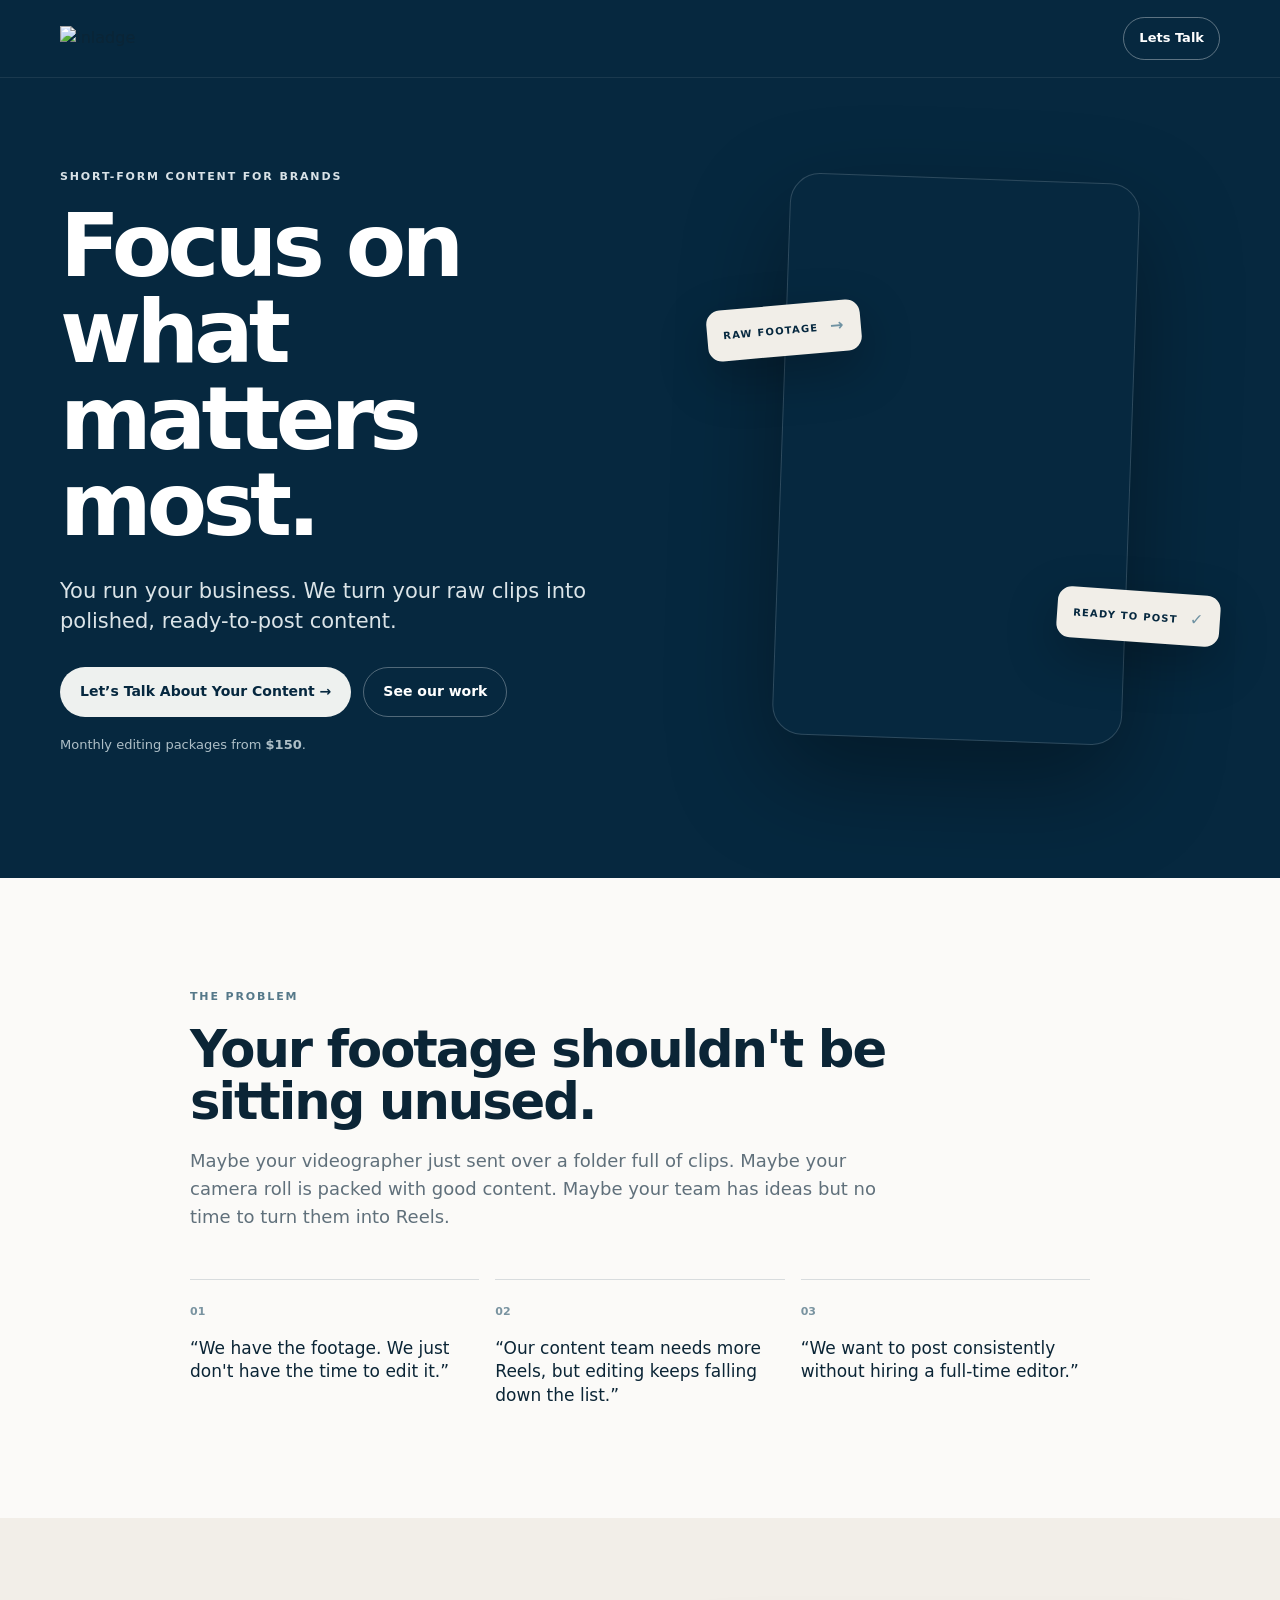
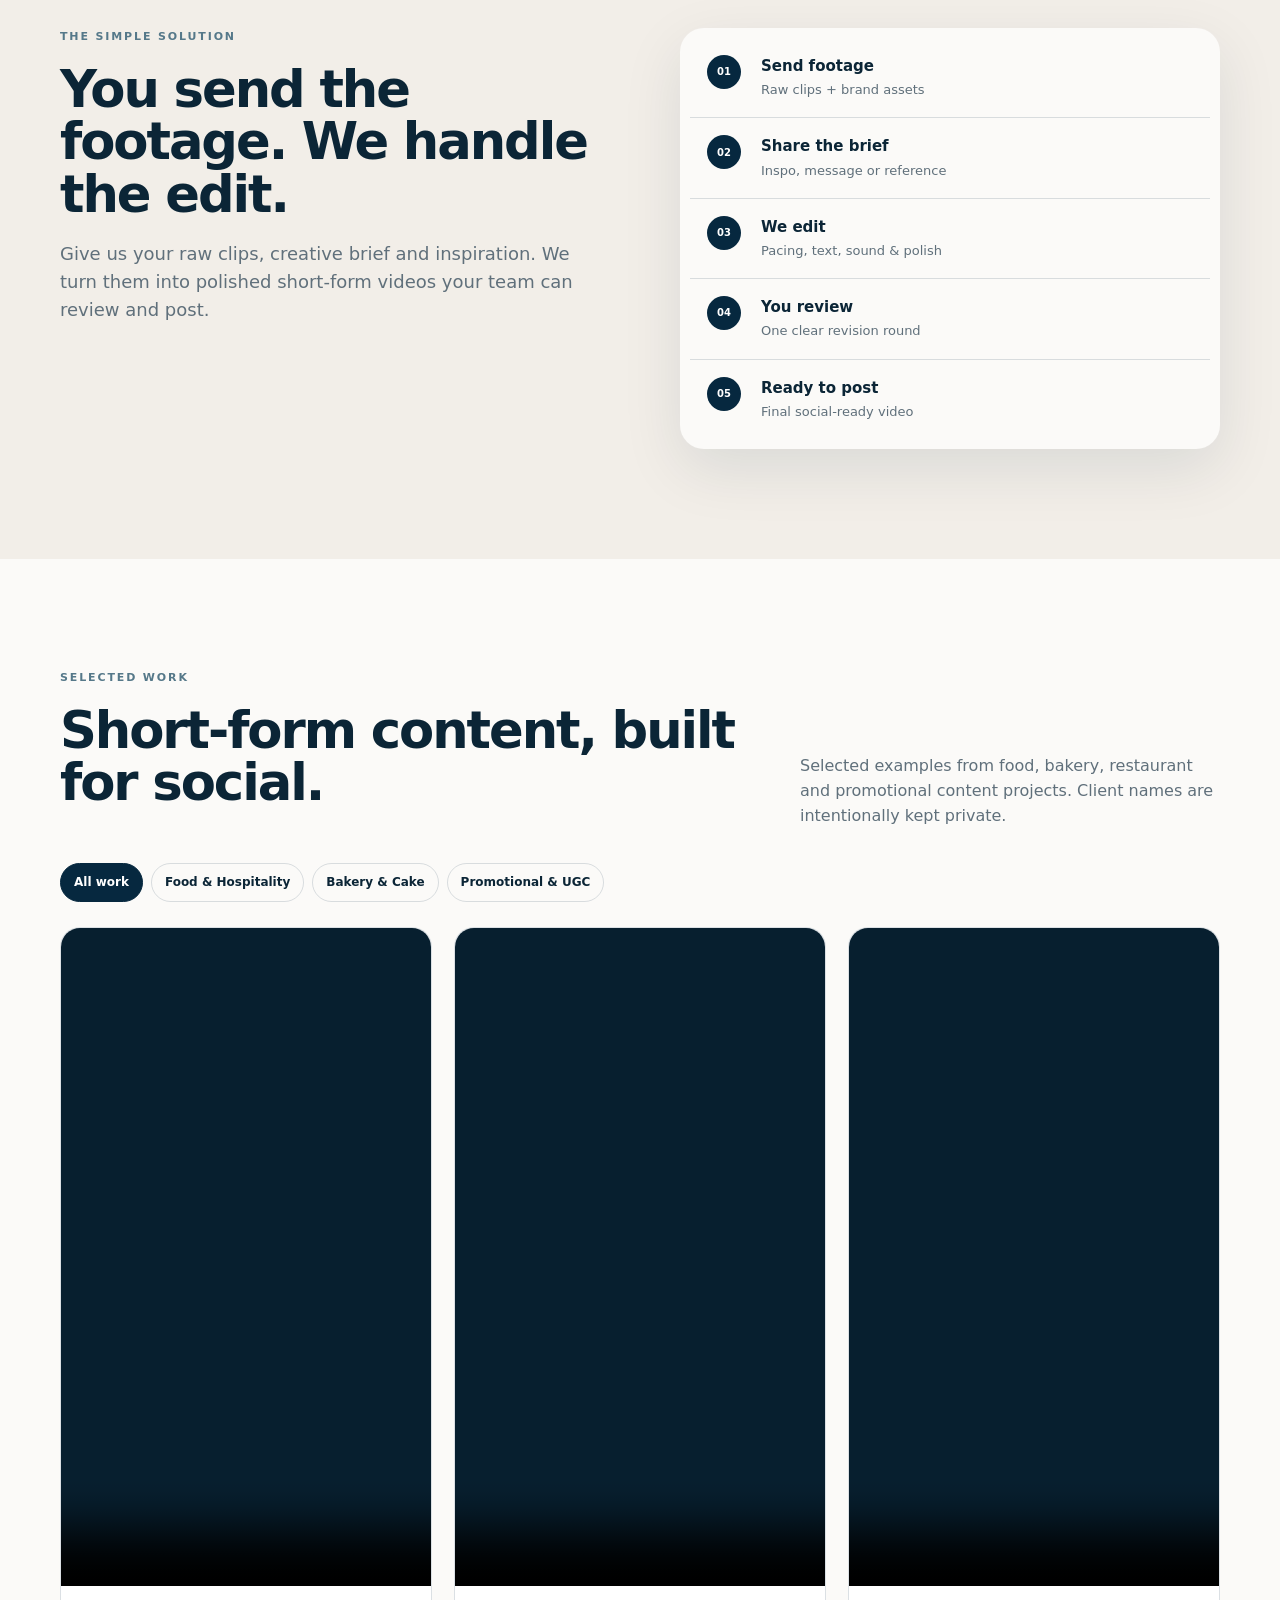
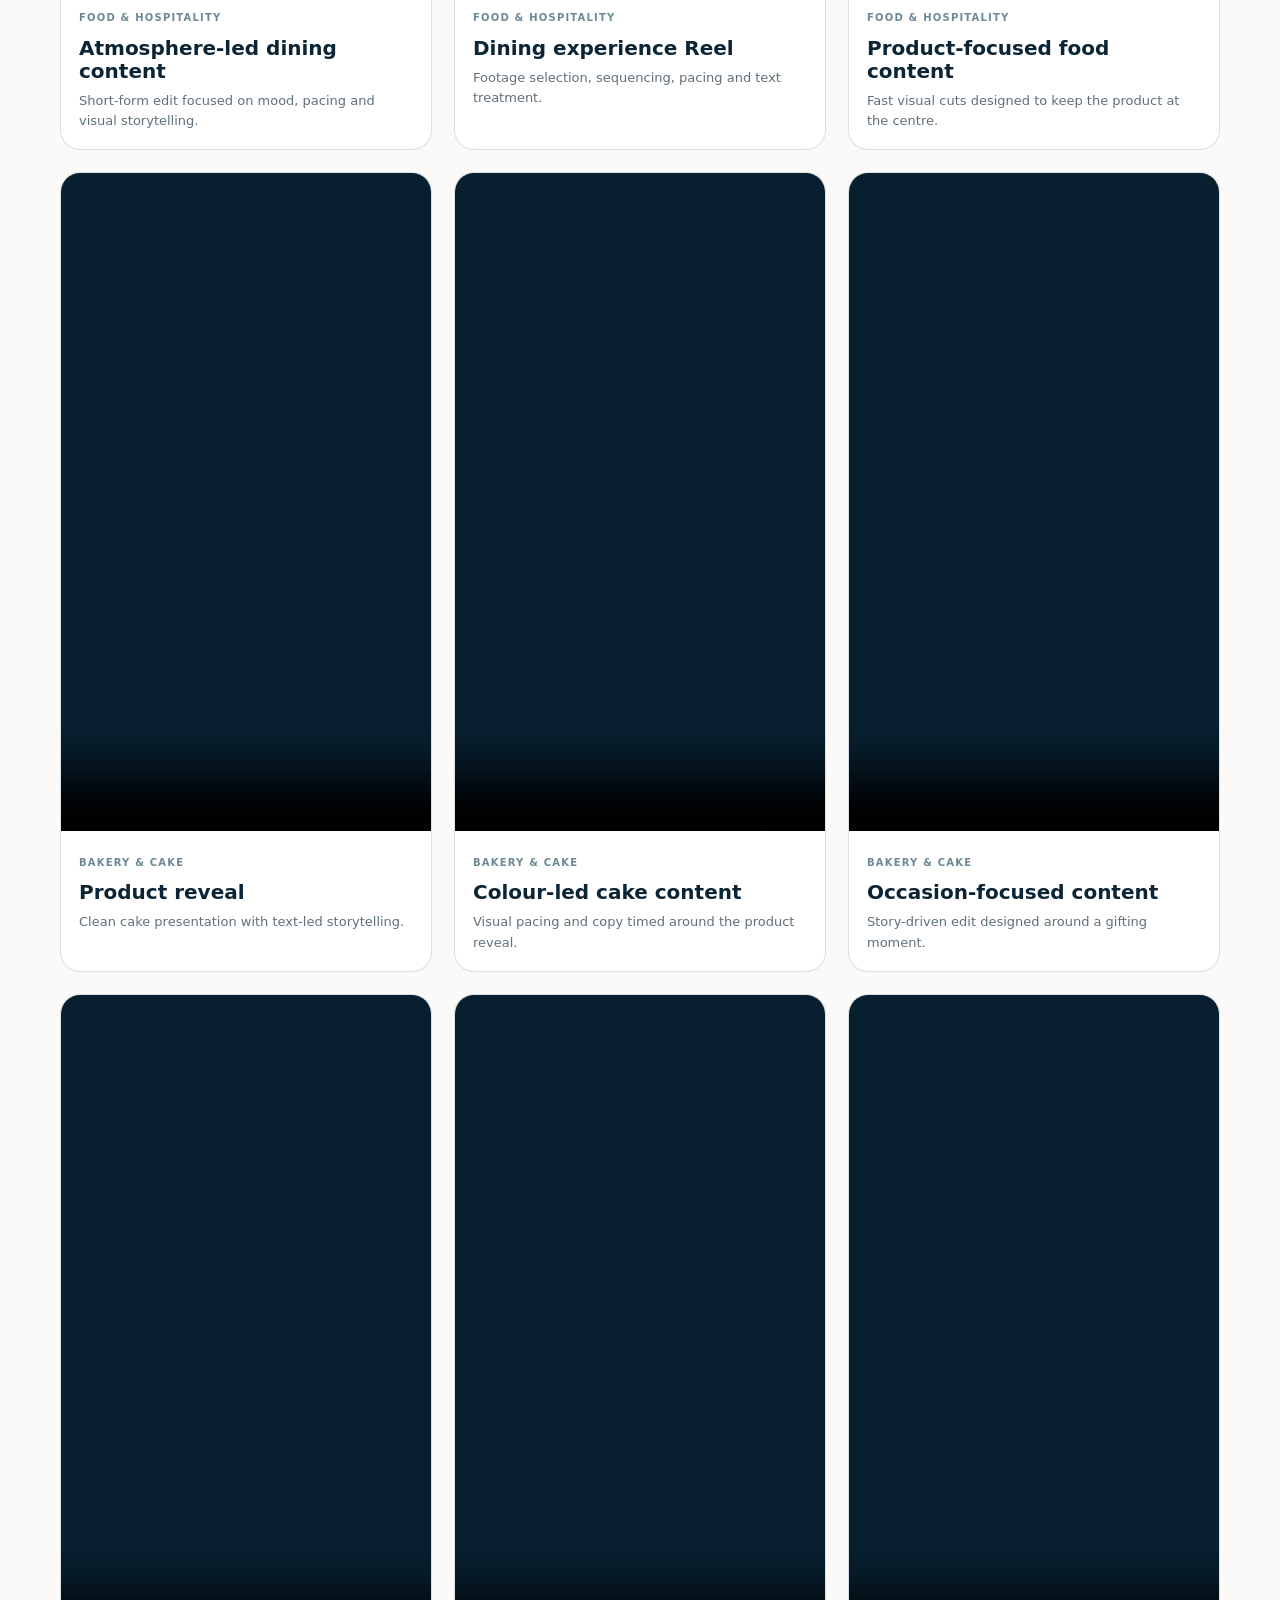
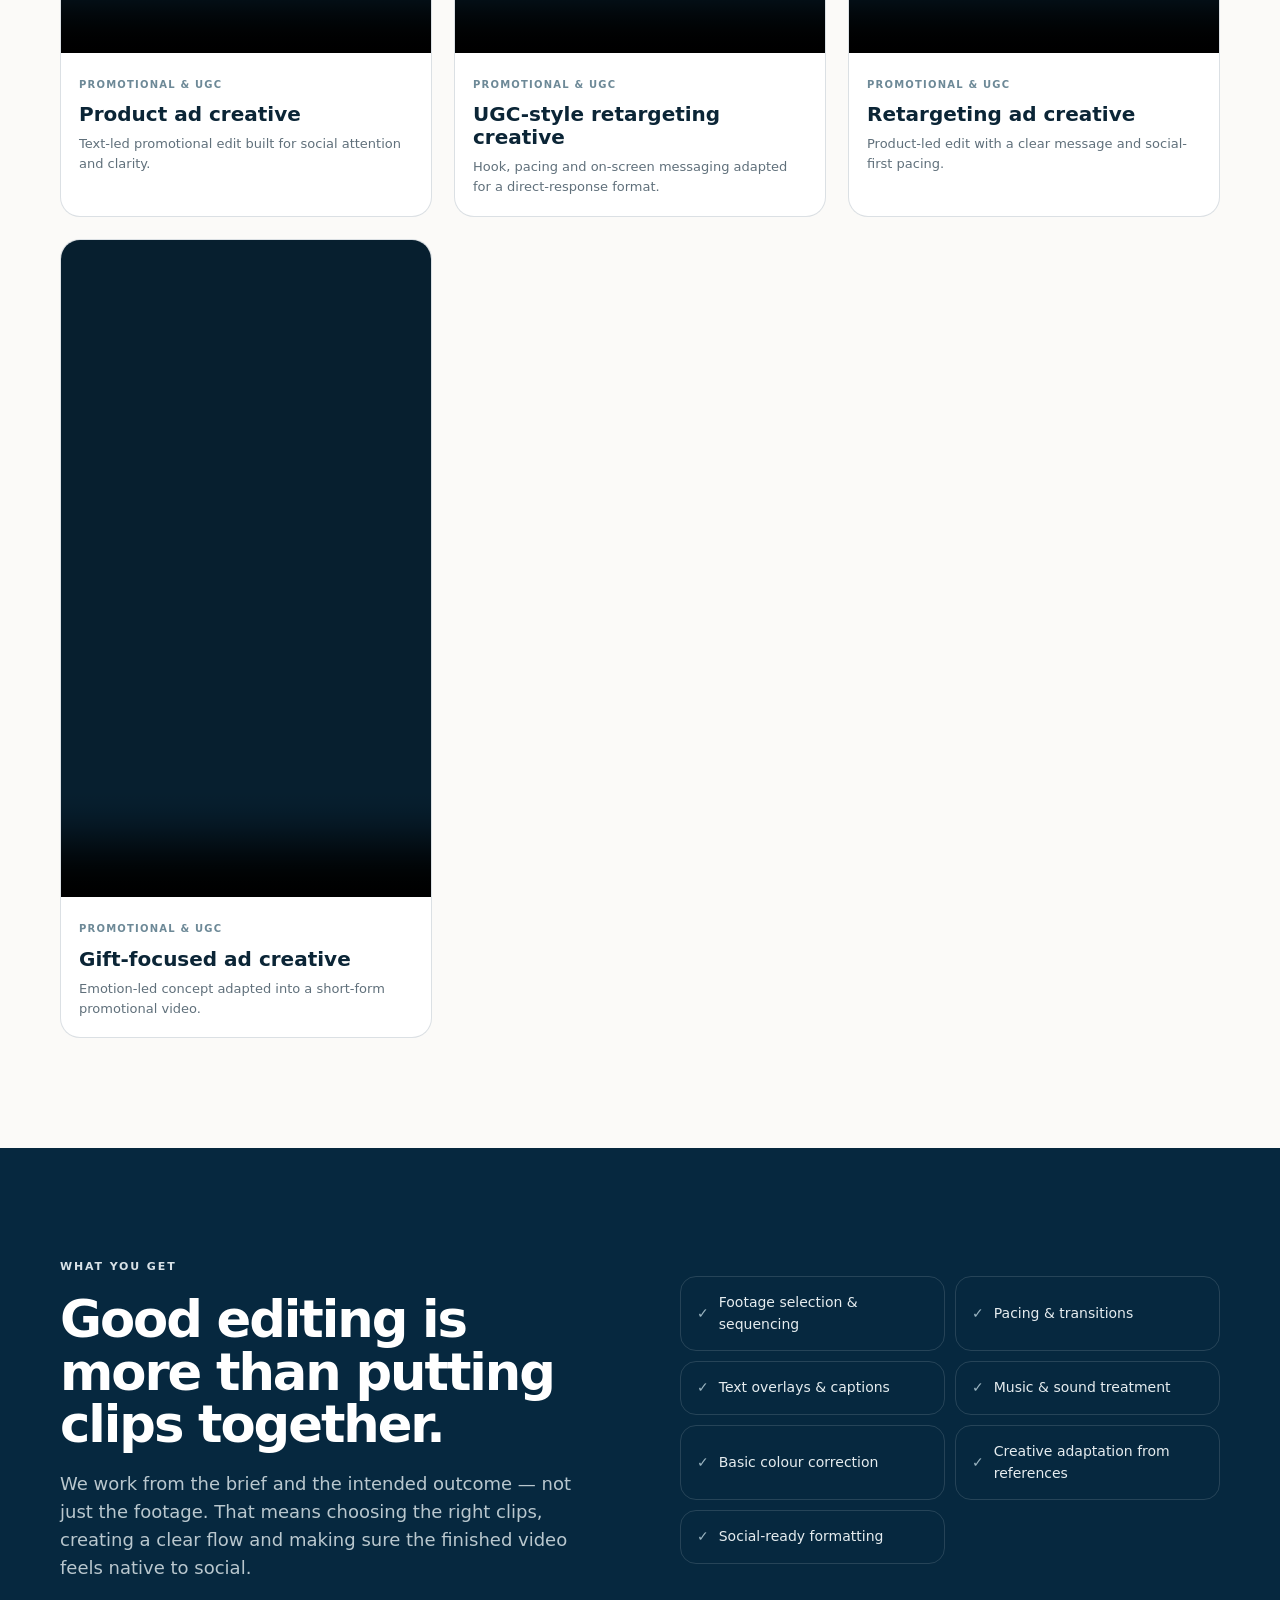
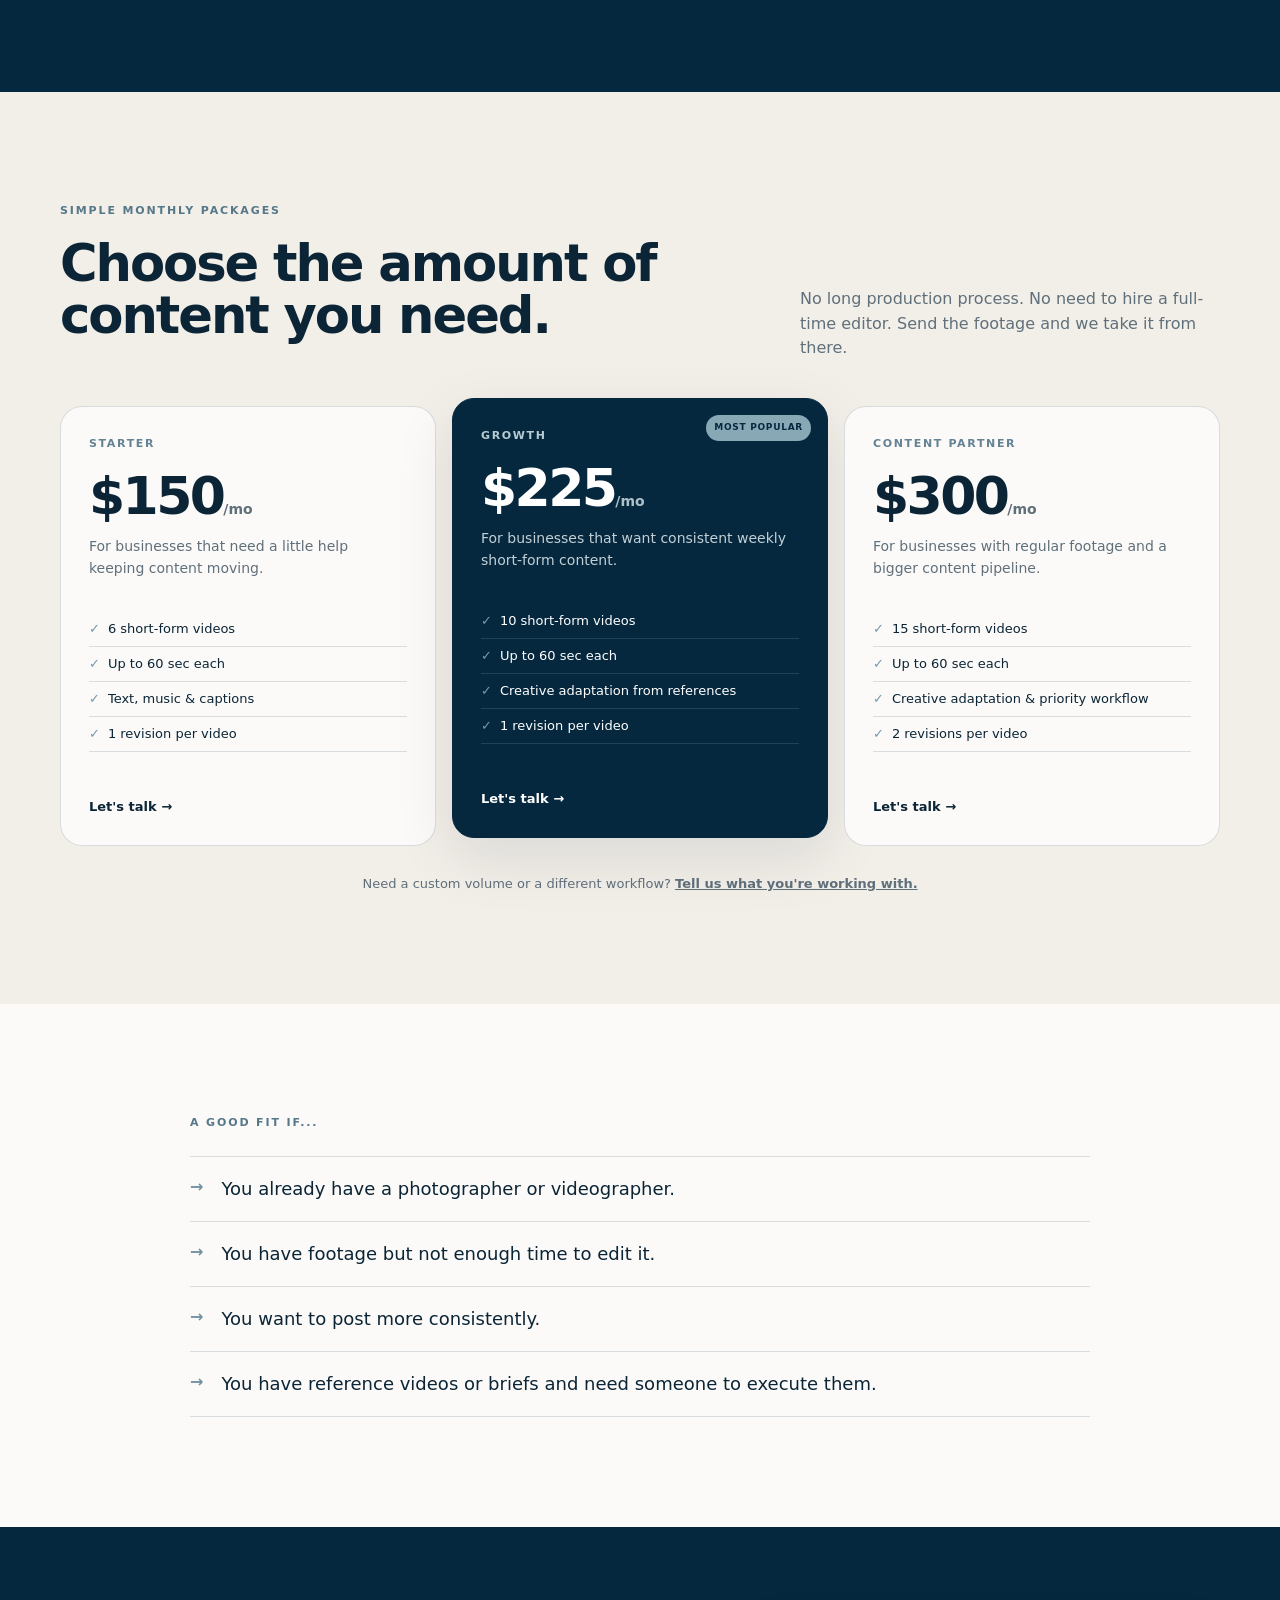
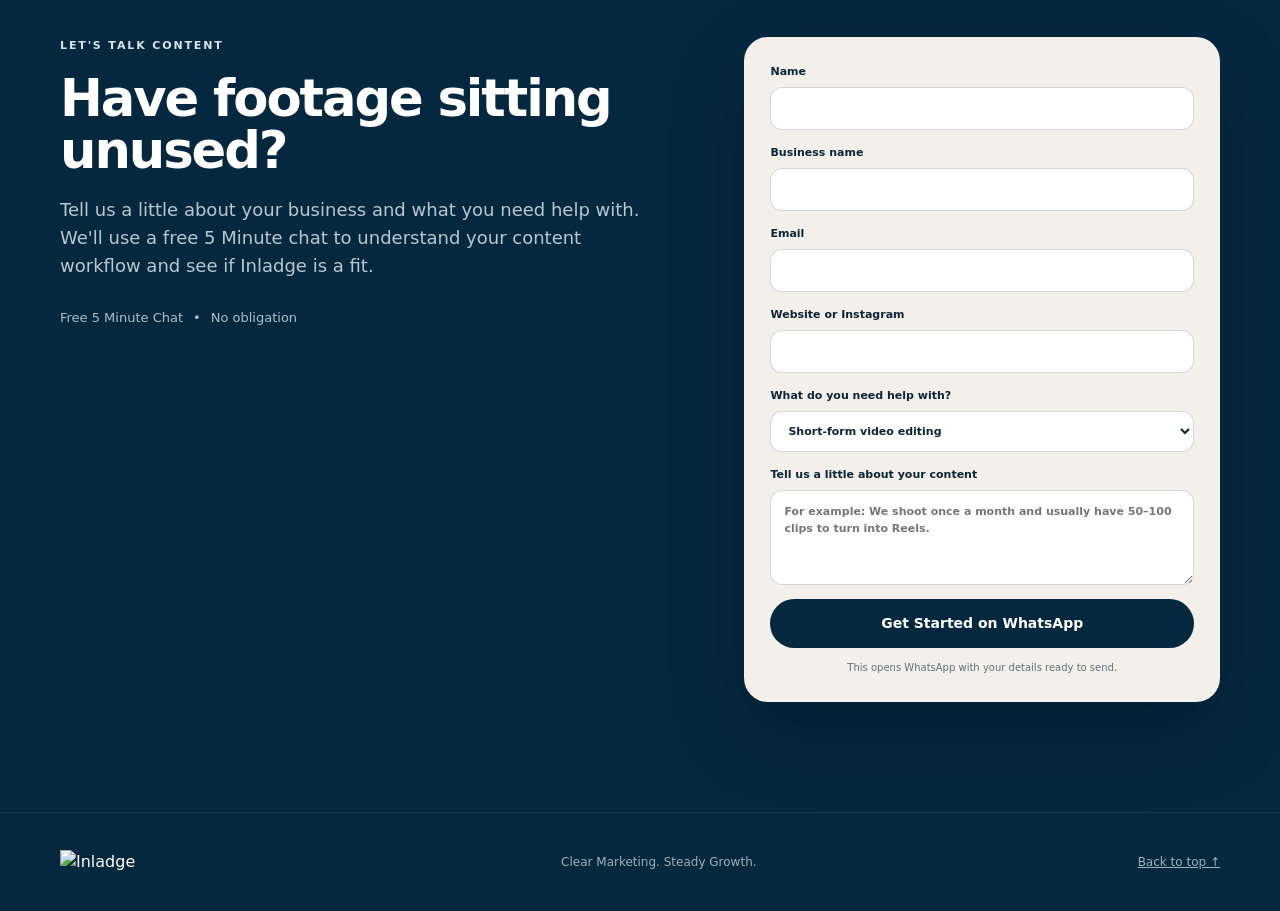
==== index.html @ 0c68a1a9 "Add files via upload" ====
<!doctype html>
<html lang="en">
<head>
  <meta charset="utf-8">
  <meta name="viewport" content="width=device-width, initial-scale=1">
  <meta name="description" content="Inladge turns raw footage into polished, ready-to-post short-form content for brands.">
  <meta name="theme-color" content="#06283f">
  <title>Inladge — Short-Form Content for Brands</title>
  <link rel="stylesheet" href="styles.css">
</head>
<body>
  <header class="site-header">
    <a class="brand" href="#top" aria-label="Inladge home">
      <img src="assets/logo-light.png" alt="Inladge">
    </a>
    <a class="nav-cta" href="#contact">Lets Talk</a>
  </header>

  <main id="top">
    <section class="hero section-dark">
      <div class="container hero-grid">
        <div class="hero-copy">
          <p class="eyebrow">SHORT-FORM CONTENT FOR BRANDS</p>
          <h1>Focus on what matters most.</h1>
          <p class="hero-lead">You run your business. We turn your raw clips into polished, ready-to-post content.</p>
          <div class="hero-actions">
            <a class="button button-primary" href="#contact"> Let’s Talk About Your Content →</a>
            <a class="button button-ghost" href="#work">See our work</a>
          </div>
          <p class="microcopy">Monthly editing packages from <strong>$150</strong>.</p>
        </div>
        <div class="hero-showcase" aria-label="Selected short-form work">
          <div class="hero-video-wrap">
            <video autoplay muted loop playsinline poster="assets/ugc-retargeting.jpg">
              <source src="assets/Dmp.mp4" type="video/mp4">
            </video>
          </div>
          <div class="hero-card hero-card-one"><span>RAW FOOTAGE</span><b>→</b></div>
          <div class="hero-card hero-card-two"><span>READY TO POST</span><b>✓</b></div>
        </div>
      </div>
    </section>

    <section class="problem section-light">
      <div class="container narrow">
        <p class="eyebrow blue">THE PROBLEM</p>
        <h2>Your footage shouldn't be sitting unused.</h2>
        <p class="section-intro">Maybe your videographer just sent over a folder full of clips. Maybe your camera roll is packed with good content. Maybe your team has ideas but no time to turn them into Reels.</p>
        <div class="pain-grid">
          <div class="pain"><span>01</span><p>“We have the footage. We just don't have the time to edit it.”</p></div>
          <div class="pain"><span>02</span><p>“Our content team needs more Reels, but editing keeps falling down the list.”</p></div>
          <div class="pain"><span>03</span><p>“We want to post consistently without hiring a full-time editor.”</p></div>
        </div>
      </div>
    </section>

    <section class="solution section-cream">
      <div class="container two-col">
        <div>
          <p class="eyebrow blue">THE SIMPLE SOLUTION</p>
          <h2>You send the footage. We handle the edit.</h2>
          <p class="section-intro">Give us your raw clips, creative brief and inspiration. We turn them into polished short-form videos your team can review and post.</p>
        </div>
        <div class="process-card">
          <div><span>01</span><strong>Send footage</strong><small>Raw clips + brand assets</small></div>
          <div><span>02</span><strong>Share the brief</strong><small>Inspo, message or reference</small></div>
          <div><span>03</span><strong>We edit</strong><small>Pacing, text, sound & polish</small></div>
          <div><span>04</span><strong>You review</strong><small>One clear revision round</small></div>
          <div><span>05</span><strong>Ready to post</strong><small>Final social-ready video</small></div>
        </div>
      </div>
    </section>

    <section id="work" class="work section-light">
      <div class="container">
        <div class="section-heading">
          <div>
            <p class="eyebrow blue">SELECTED WORK</p>
            <h2>Short-form content, built for social.</h2>
          </div>
          <p>Selected examples from food, bakery, restaurant and promotional content projects. Client names are intentionally kept private.</p>
        </div>

        <div class="filters" role="tablist" aria-label="Portfolio categories">
          <button class="filter active" data-filter="all">All work</button>
          <button class="filter" data-filter="food">Food & Hospitality</button>
          <button class="filter" data-filter="bakery">Bakery & Cake</button>
          <button class="filter" data-filter="promo">Promotional & UGC</button>
        </div>

        <div class="portfolio-grid">
          <article class="work-card" data-category="food">
            <div class="video-frame"><video controls playsinline preload="metadata" poster="assets/wine.jpg"><source src="assets/wine.mp4" type="video/mp4"></video></div>
            <div class="work-meta"><span>Food & Hospitality</span><h3>Atmosphere-led dining content</h3><p>Short-form edit focused on mood, pacing and visual storytelling.</p></div>
          </article>
          <article class="work-card" data-category="food">
            <div class="video-frame"><video controls playsinline preload="metadata" poster="assets/pasta.jpg"><source src="assets/pasta.mp4" type="video/mp4"></video></div>
            <div class="work-meta"><span>Food & Hospitality</span><h3>Dining experience Reel</h3><p>Footage selection, sequencing, pacing and text treatment.</p></div>
          </article>
          <article class="work-card" data-category="food">
            <div class="video-frame"><video controls playsinline preload="metadata" poster="assets/double-decker.jpg"><source src="assets/double-decker.mp4" type="video/mp4"></video></div>
            <div class="work-meta"><span>Food & Hospitality</span><h3>Product-focused food content</h3><p>Fast visual cuts designed to keep the product at the centre.</p></div>
          </article>

          <article class="work-card" data-category="bakery">
            <div class="video-frame"><video controls playsinline preload="metadata" poster="assets/cake-pink.jpg"><source src="assets/cake-pink.mp4" type="video/mp4"></video></div>
            <div class="work-meta"><span>Bakery & Cake</span><h3>Product reveal</h3><p>Clean cake presentation with text-led storytelling.</p></div>
          </article>
          <article class="work-card" data-category="bakery">
            <div class="video-frame"><video controls playsinline preload="metadata" poster="assets/cake-color.jpg"><source src="assets/cake-color.mp4" type="video/mp4"></video></div>
            <div class="work-meta"><span>Bakery & Cake</span><h3>Colour-led cake content</h3><p>Visual pacing and copy timed around the product reveal.</p></div>
          </article>
          <article class="work-card" data-category="bakery">
            <div class="video-frame"><video controls playsinline preload="metadata" poster="assets/cake-cutting.jpg"><source src="assets/cake-cutting.mp4" type="video/mp4"></video></div>
            <div class="work-meta"><span>Bakery & Cake</span><h3>Occasion-focused content</h3><p>Story-driven edit designed around a gifting moment.</p></div>
          </article>

          <article class="work-card" data-category="promo">
            <div class="video-frame"><video controls playsinline preload="metadata" poster="assets/oreo-ad.jpg"><source src="assets/oreo-ad.mp4" type="video/mp4"></video></div>
            <div class="work-meta"><span>Promotional & UGC</span><h3>Product ad creative</h3><p>Text-led promotional edit built for social attention and clarity.</p></div>
          </article>
          <article class="work-card" data-category="promo">
            <div class="video-frame"><video controls playsinline preload="metadata" poster="assets/ugc-retargeting.jpg"><source src="assets/ugc-retargeting.mp4" type="video/mp4"></video></div>
            <div class="work-meta"><span>Promotional & UGC</span><h3>UGC-style retargeting creative</h3><p>Hook, pacing and on-screen messaging adapted for a direct-response format.</p></div>
          </article>
          <article class="work-card" data-category="promo">
            <div class="video-frame"><video controls playsinline preload="metadata" poster="assets/retargeting-cake.jpg"><source src="assets/retargeting-cake.mp4" type="video/mp4"></video></div>
            <div class="work-meta"><span>Promotional & UGC</span><h3>Retargeting ad creative</h3><p>Product-led edit with a clear message and social-first pacing.</p></div>
          </article>
          <article class="work-card" data-category="promo">
            <div class="video-frame"><video controls playsinline preload="metadata" poster="assets/girlfriend-retargeting.jpg"><source src="assets/girlfriend-retargeting.mp4" type="video/mp4"></video></div>
            <div class="work-meta"><span>Promotional & UGC</span><h3>Gift-focused ad creative</h3><p>Emotion-led concept adapted into a short-form promotional video.</p></div>
          </article>
        </div>
      </div>
    </section>

    <section class="value section-dark">
      <div class="container two-col value-grid">
        <div>
          <p class="eyebrow">WHAT YOU GET</p>
          <h2>Good editing is more than putting clips together.</h2>
          <p class="section-intro light">We work from the brief and the intended outcome — not just the footage. That means choosing the right clips, creating a clear flow and making sure the finished video feels native to social.</p>
        </div>
        <div class="check-list">
          <div><b>✓</b><span>Footage selection & sequencing</span></div>
          <div><b>✓</b><span>Pacing & transitions</span></div>
          <div><b>✓</b><span>Text overlays & captions</span></div>
          <div><b>✓</b><span>Music & sound treatment</span></div>
          <div><b>✓</b><span>Basic colour correction</span></div>
          <div><b>✓</b><span>Creative adaptation from references</span></div>
          <div><b>✓</b><span>Social-ready formatting</span></div>
        </div>
      </div>
    </section>

    <section class="pricing section-cream">
      <div class="container">
        <div class="section-heading center">
          <div>
            <p class="eyebrow blue">SIMPLE MONTHLY PACKAGES</p>
            <h2>Choose the amount of content you need.</h2>
          </div>
          <p>No long production process. No need to hire a full-time editor. Send the footage and we take it from there.</p>
        </div>
        <div class="pricing-grid">
          <article class="price-card"><p class="price-label">STARTER</p><div class="price">$150<span>/mo</span></div><p>For businesses that need a little help keeping content moving.</p><ul><li>6 short-form videos</li><li>Up to 60 sec each</li><li>Text, music & captions</li><li>1 revision per video</li></ul><a href="#contact" class="text-link">Let's talk →</a></article>
          <article class="price-card featured"><div class="badge">MOST POPULAR</div><p class="price-label">GROWTH</p><div class="price">$225<span>/mo</span></div><p>For businesses that want consistent weekly short-form content.</p><ul><li>10 short-form videos</li><li>Up to 60 sec each</li><li>Creative adaptation from references</li><li>1 revision per video</li></ul><a href="#contact" class="text-link">Let's talk →</a></article>
          <article class="price-card"><p class="price-label">CONTENT PARTNER</p><div class="price">$300<span>/mo</span></div><p>For businesses with regular footage and a bigger content pipeline.</p><ul><li>15 short-form videos</li><li>Up to 60 sec each</li><li>Creative adaptation & priority workflow</li><li>2 revisions per video</li></ul><a href="#contact" class="text-link">Let's talk →</a></article>
        </div>
        <p class="pricing-note">Need a custom volume or a different workflow? <a href="#contact">Tell us what you're working with.</a></p>
      </div>
    </section>

    <section class="fit section-light">
      <div class="container narrow">
        <p class="eyebrow blue">A GOOD FIT IF...</p>
        <div class="fit-list">
          <div><span>→</span><p>You already have a photographer or videographer.</p></div>
          <div><span>→</span><p>You have footage but not enough time to edit it.</p></div>
          <div><span>→</span><p>You want to post more consistently.</p></div>
          <div><span>→</span><p>You have reference videos or briefs and need someone to execute them.</p></div>
        </div>
      </div>
    </section>

    <section id="contact" class="contact section-dark">
      <div class="container contact-grid">
        <div>
          <p class="eyebrow">LET'S TALK CONTENT</p>
          <h2>Have footage sitting unused?</h2>
          <p class="section-intro light">Tell us a little about your business and what you need help with. We'll use a free 5 Minute chat to understand your content workflow and see if Inladge is a fit.</p>
          <div class="contact-note"><span>Free 5 Minute Chat</span><span>•</span><span>No obligation</span></div>
        </div>
        <form id="lead-form" class="lead-form" action="#" novalidate>
          <label>Name<input type="text" name="name" required></label>
          <label>Business name<input type="text" name="business" required></label>
          <label>Email<input type="email" name="email" required></label>
          <label>Website or Instagram<input type="text" name="social"></label>
          <label>What do you need help with?
            <select name="need">
              <option>Short-form video editing</option>
              <option>Not sure yet</option>
              <option>Something more custom</option>
            </select>
          </label>
          <label>Tell us a little about your content<textarea name="message" rows="4" placeholder="For example: We shoot once a month and usually have 50–100 clips to turn into Reels."></textarea></label>
          <button class="button button-primary" type="submit">Get Started on WhatsApp</button>
          <p class="form-note">This opens WhatsApp with your details ready to send.</p>
        </form>
      </div>
    </section>
  </main>

  <footer class="footer section-dark">
    <div class="container footer-inner">
      <img src="assets/logo-light.png" alt="Inladge" class="footer-logo">
      <p>Clear Marketing. Steady Growth.</p>
      <a href="#top">Back to top ↑</a>
    </div>
  </footer>

  <script src="script.js"></script>
</body>
</html>
---- styles.css ----
:root{
  --navy:#06283f;
  --navy-2:#0a344e;
  --blue:#7d9eae;
  --cream:#f2eee8;
  --paper:#fbfaf8;
  --ink:#0b2536;
  --muted:#60707b;
  --line:rgba(6,40,63,.14);
  --white:#fff;
  --radius:24px;
  --shadow:0 20px 60px rgba(6,40,63,.10);
}
*{box-sizing:border-box}
html{scroll-behavior:smooth}
body{margin:0;color:var(--ink);font-family:Inter,ui-sans-serif,system-ui,-apple-system,BlinkMacSystemFont,"Segoe UI",sans-serif;background:var(--paper);line-height:1.55}
a{color:inherit;text-decoration:none}
img{max-width:100%;display:block}
button,input,textarea,select{font:inherit}
.container{width:min(1160px,calc(100% - 40px));margin:auto}
.narrow{width:min(900px,calc(100% - 40px))}
.section-dark{background:var(--navy);color:var(--white)}
.section-light{background:var(--paper)}
.section-cream{background:var(--cream)}
.site-header{height:78px;display:flex;align-items:center;justify-content:space-between;padding:0 max(20px,calc((100vw - 1160px)/2));background:var(--navy);position:sticky;top:0;z-index:20;border-bottom:1px solid rgba(255,255,255,.08)}
.brand img{width:148px;height:auto}
.nav-cta{font-size:13px;font-weight:700;border:1px solid rgba(255,255,255,.35);padding:10px 15px;border-radius:999px;color:white}
.hero{padding:90px 0 110px;overflow:hidden}
.hero-grid{display:grid;grid-template-columns:1.03fr .97fr;gap:70px;align-items:center}
.eyebrow{font-size:11px;letter-spacing:.17em;font-weight:800;margin:0 0 18px;color:#d8e2e7}
.eyebrow.blue{color:#557889}
h1{font-size:clamp(50px,7vw,88px);line-height:.98;letter-spacing:-.055em;margin:0 0 28px;max-width:760px}
h2{font-size:clamp(34px,4vw,58px);line-height:1.02;letter-spacing:-.04em;margin:0 0 20px}
h3{font-size:20px;line-height:1.15;margin:8px 0}
.hero-lead{font-size:21px;line-height:1.45;color:#dbe4e8;max-width:620px;margin:0 0 30px}
.microcopy{color:#aebfc7;font-size:13px;margin-top:18px}
.hero-actions{display:flex;gap:12px;flex-wrap:wrap}
.button{display:inline-flex;justify-content:center;align-items:center;min-height:48px;padding:13px 19px;border-radius:999px;font-weight:800;font-size:14px;border:1px solid transparent;cursor:pointer}
.button-primary{background:#eef1ef;color:var(--navy)}
.button-ghost{border-color:rgba(255,255,255,.3);color:white}
.hero-showcase{position:relative;min-height:580px}
.hero-video-wrap{width:min(350px,75%);margin:0 auto;border-radius:30px;overflow:hidden;box-shadow:0 40px 100px rgba(0,0,0,.35);border:1px solid rgba(255,255,255,.16);transform:rotate(2deg)}
.hero-video-wrap video{width:100%;height:560px;object-fit:cover;display:block}
.hero-card{position:absolute;background:#f1eee8;color:var(--navy);padding:13px 16px;border-radius:14px;box-shadow:0 18px 50px rgba(0,0,0,.25);font-size:10px;font-weight:800;letter-spacing:.12em;display:flex;gap:12px;align-items:center}
.hero-card b{font-size:16px;color:#6f92a2}.hero-card-one{top:22%;left:3%;transform:rotate(-5deg)}.hero-card-two{bottom:20%;right:0;transform:rotate(4deg)}
section{padding:110px 0}
.section-intro{font-size:18px;color:var(--muted);max-width:700px;margin:0}.section-intro.light{color:#b9c7ce}
.problem h2{max-width:700px}.pain-grid{display:grid;grid-template-columns:repeat(3,1fr);gap:16px;margin-top:48px}.pain{border-top:1px solid var(--line);padding-top:18px}.pain span{font-size:11px;font-weight:800;color:#7993a0}.pain p{font-size:17px;line-height:1.4;margin:14px 0 0}
.two-col{display:grid;grid-template-columns:1fr 1fr;gap:80px;align-items:start}.process-card{background:var(--paper);border-radius:var(--radius);padding:10px;box-shadow:var(--shadow)}.process-card div{display:grid;grid-template-columns:42px 1fr;gap:2px 12px;padding:17px;border-bottom:1px solid var(--line)}.process-card div:last-child{border-bottom:0}.process-card span{grid-row:1/3;width:34px;height:34px;border-radius:50%;background:var(--navy);color:white;display:grid;place-items:center;font-size:10px;font-weight:800}.process-card strong{font-size:15px}.process-card small{color:var(--muted);font-size:13px}
.section-heading{display:flex;justify-content:space-between;gap:50px;align-items:end;margin-bottom:35px}.section-heading>p{max-width:420px;color:var(--muted);margin:0}.section-heading.center{align-items:end}.section-heading.center>div{max-width:700px}
.filters{display:flex;gap:8px;flex-wrap:wrap;margin-bottom:25px}.filter{border:1px solid var(--line);background:transparent;color:var(--ink);padding:9px 13px;border-radius:999px;font-weight:700;font-size:12px;cursor:pointer}.filter.active{background:var(--navy);color:white;border-color:var(--navy)}
.portfolio-grid{display:grid;grid-template-columns:repeat(3,1fr);gap:22px}.work-card{border:1px solid var(--line);background:white;border-radius:20px;overflow:hidden;transition:transform .2s,box-shadow .2s}.work-card:hover{transform:translateY(-3px);box-shadow:var(--shadow)}.work-card.hidden{display:none}.video-frame{background:#071f2f;aspect-ratio:9/16;overflow:hidden}.video-frame video{width:100%;height:100%;object-fit:cover;display:block}.work-meta{padding:18px}.work-meta span{font-size:10px;letter-spacing:.12em;font-weight:800;color:#6d8997;text-transform:uppercase}.work-meta p{color:var(--muted);font-size:13px;margin:0}
.value-grid{align-items:center}.check-list{display:grid;grid-template-columns:1fr 1fr;gap:10px}.check-list div{border:1px solid rgba(255,255,255,.13);border-radius:16px;padding:15px 16px;display:flex;gap:10px;align-items:center;color:#e5ecef;font-size:14px}.check-list b{color:#9bb5c1}
.pricing-grid{display:grid;grid-template-columns:repeat(3,1fr);gap:16px;margin-top:45px}.price-card{position:relative;background:var(--paper);border:1px solid var(--line);border-radius:22px;padding:28px;min-height:440px;display:flex;flex-direction:column}.price-card.featured{background:var(--navy);color:white;border-color:var(--navy);transform:translateY(-8px);box-shadow:var(--shadow)}.badge{position:absolute;top:16px;right:16px;background:#88a8b6;color:var(--navy);font-size:9px;font-weight:900;padding:6px 8px;border-radius:999px;letter-spacing:.08em}.price-label{font-size:11px;letter-spacing:.15em;font-weight:900;margin:0 0 18px;color:#648293}.featured .price-label{color:#b7cbd3}.price{font-size:52px;font-weight:850;letter-spacing:-.05em;line-height:1}.price span{font-size:14px;letter-spacing:0;font-weight:600;color:var(--muted)}.featured .price span{color:#afc1c8}.price-card>p:not(.price-label){color:var(--muted);font-size:14px}.featured>p:not(.price-label){color:#c2d0d5}.price-card ul{list-style:none;padding:0;margin:18px 0 26px}.price-card li{padding:7px 0;font-size:13px;border-bottom:1px solid var(--line)}.featured li{border-color:rgba(255,255,255,.12)}.price-card li:before{content:'✓';margin-right:8px;color:#7799a9;font-weight:900}.text-link{font-weight:900;font-size:13px;margin-top:auto}.pricing-note{text-align:center;color:var(--muted);font-size:13px;margin:28px 0 0}.pricing-note a{text-decoration:underline;font-weight:700}
.fit-list{border-top:1px solid var(--line);margin-top:25px}.fit-list div{display:flex;gap:18px;padding:18px 0;border-bottom:1px solid var(--line)}.fit-list span{font-weight:900;color:#7191a1}.fit-list p{margin:0;font-size:18px}
.contact-grid{display:grid;grid-template-columns:1fr .8fr;gap:90px;align-items:start}.contact h2{max-width:600px}.contact-note{display:flex;gap:10px;margin-top:28px;color:#aebfc7;font-size:13px}.lead-form{background:#f3f0eb;color:var(--ink);border-radius:24px;padding:26px;box-shadow:0 30px 80px rgba(0,0,0,.2)}.lead-form label{display:block;font-size:11px;font-weight:800;margin-bottom:14px}.lead-form input,.lead-form textarea,.lead-form select{display:block;width:100%;margin-top:7px;border:1px solid rgba(6,40,63,.18);background:white;border-radius:12px;padding:12px 13px;outline:none;color:var(--ink)}.lead-form input:focus,.lead-form textarea:focus,.lead-form select:focus{border-color:#7394a4;box-shadow:0 0 0 3px rgba(115,148,164,.15)}.lead-form .button{width:100%;background:var(--navy);color:white}.form-note{font-size:10px;color:var(--muted);margin:12px 0 0;text-align:center}.hidden{position:absolute!important;left:-9999px!important}
.footer{padding:28px 0;border-top:1px solid rgba(255,255,255,.08)}.footer-inner{display:flex;align-items:center;justify-content:space-between;gap:20px}.footer-logo{width:120px}.footer p,.footer a{font-size:12px;color:#9fb0b8}.footer a{text-decoration:underline}
@media(max-width:900px){.hero-grid,.two-col,.contact-grid{grid-template-columns:1fr;gap:45px}.hero{padding-top:65px}.hero-showcase{min-height:520px}.pain-grid,.pricing-grid{grid-template-columns:1fr}.portfolio-grid{grid-template-columns:repeat(2,1fr)}.price-card.featured{transform:none}.section-heading{display:block}.section-heading>p{margin-top:16px}.check-list{grid-template-columns:1fr 1fr}}
@media(max-width:620px){.container,.narrow{width:min(100% - 28px,1160px)}.site-header{padding:0 14px;height:68px}.brand img{width:124px}.nav-cta{font-size:11px;padding:8px 11px}section{padding:76px 0}h1{font-size:52px}.hero-lead{font-size:18px}.hero-showcase{min-height:430px}.hero-video-wrap{width:72%}.hero-video-wrap video{height:430px}.hero-card-one{left:-2%;top:18%}.hero-card-two{right:-2%;bottom:14%}.portfolio-grid{grid-template-columns:1fr}.work-card{border-radius:18px}.check-list{grid-template-columns:1fr}.footer-inner{flex-wrap:wrap}.footer p{order:3;width:100%;margin:0}.contact-grid{gap:35px}}
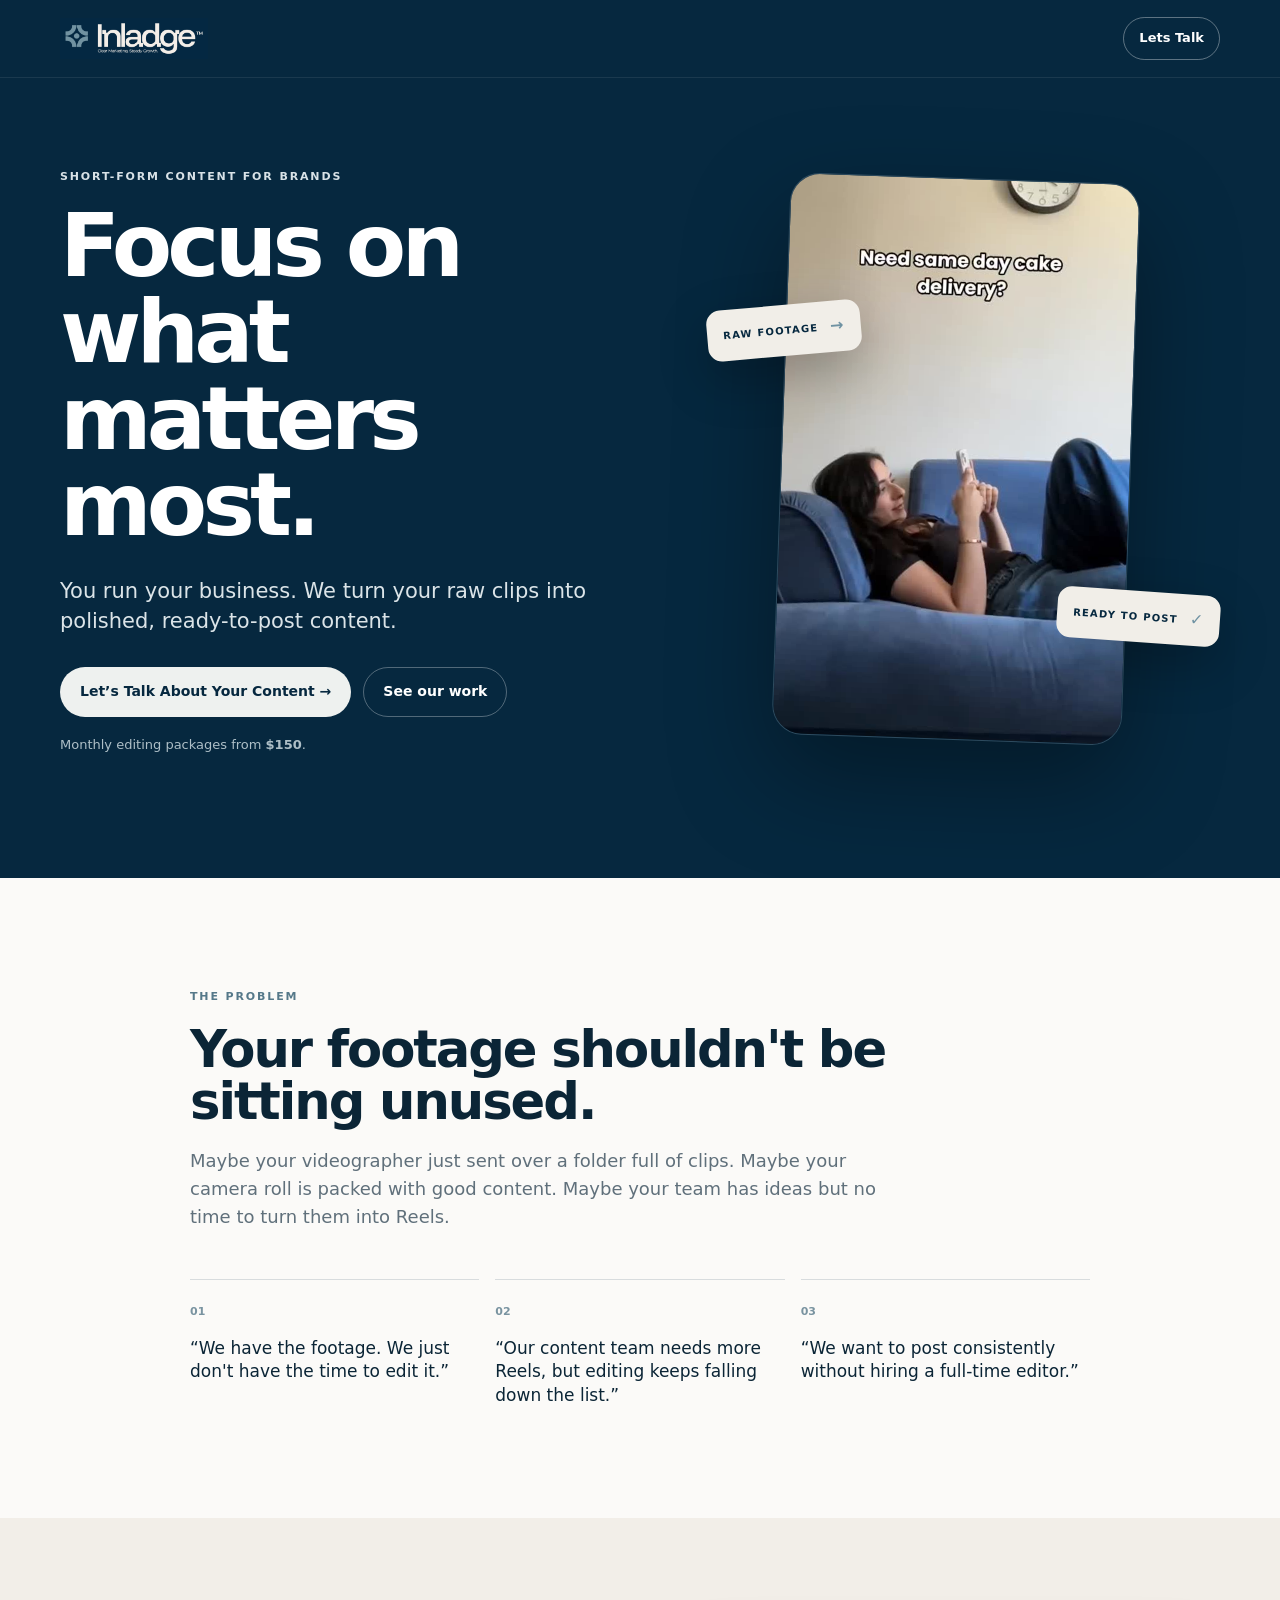
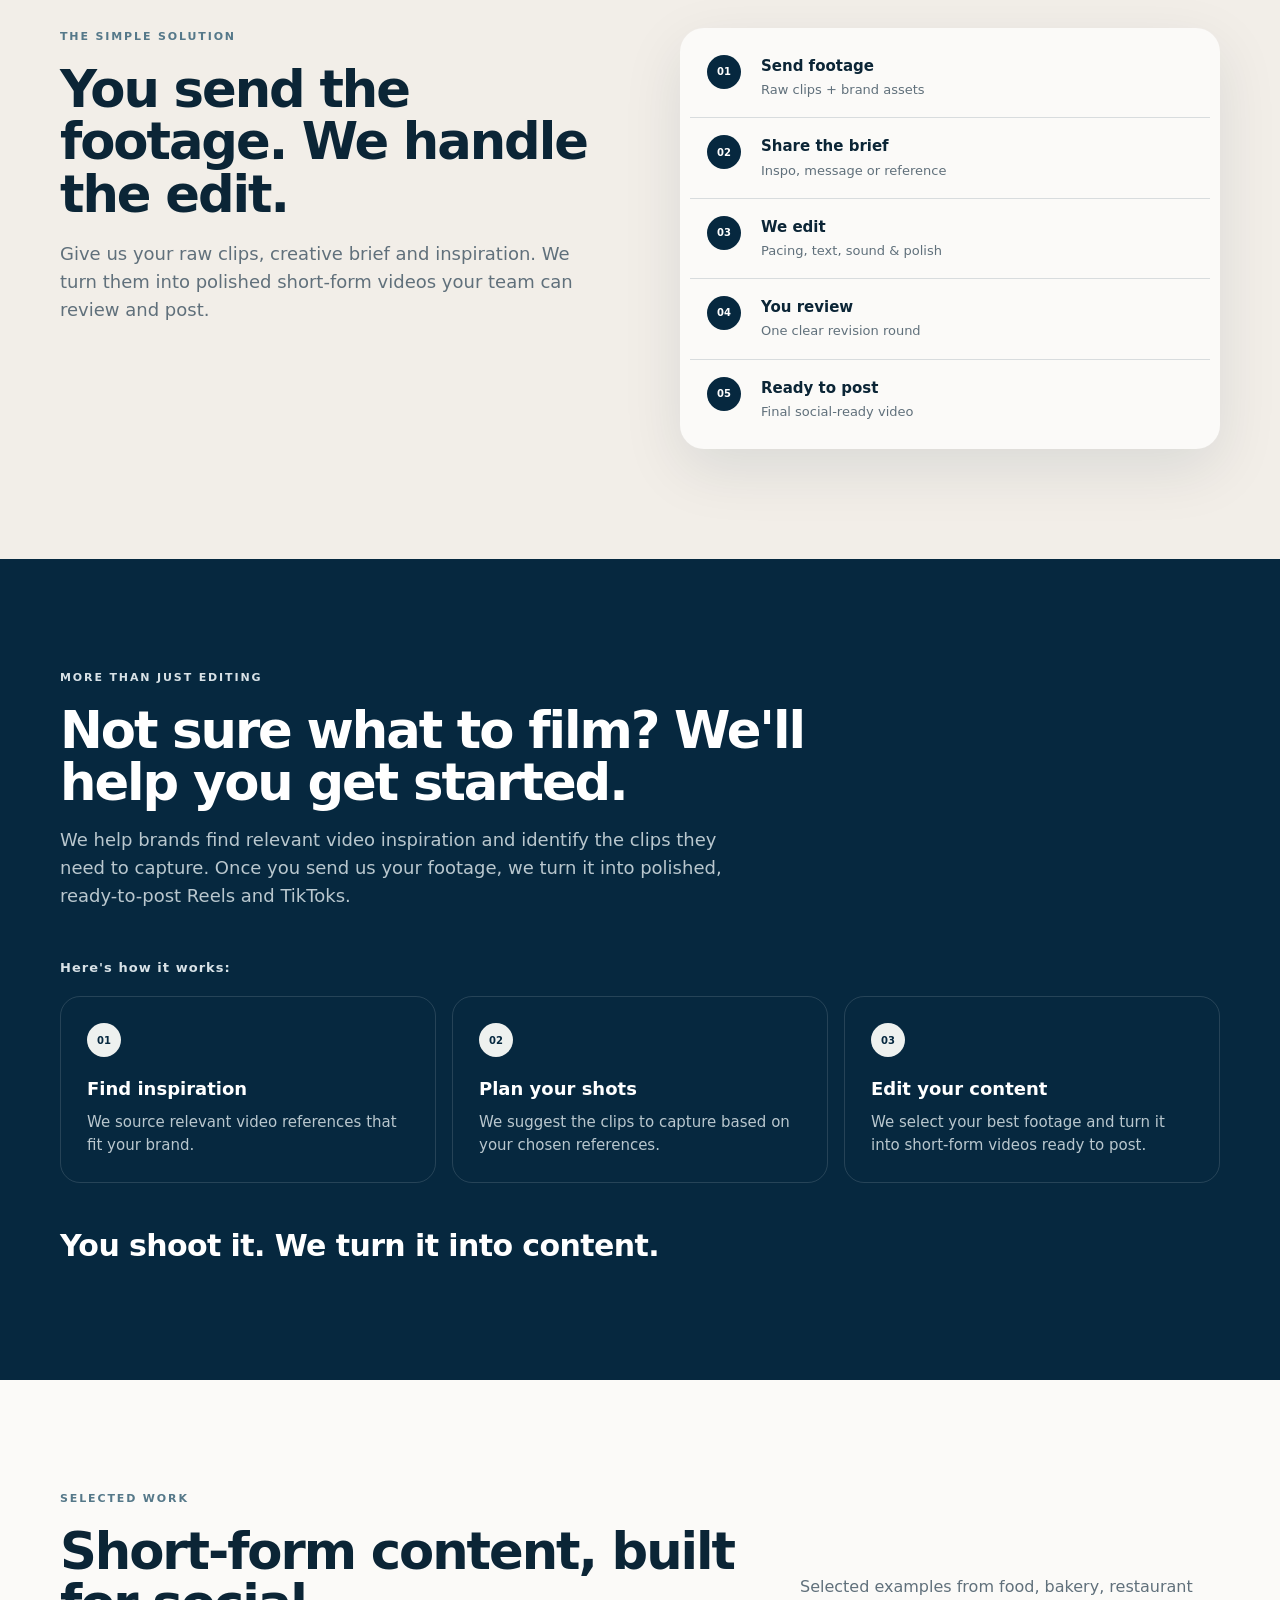
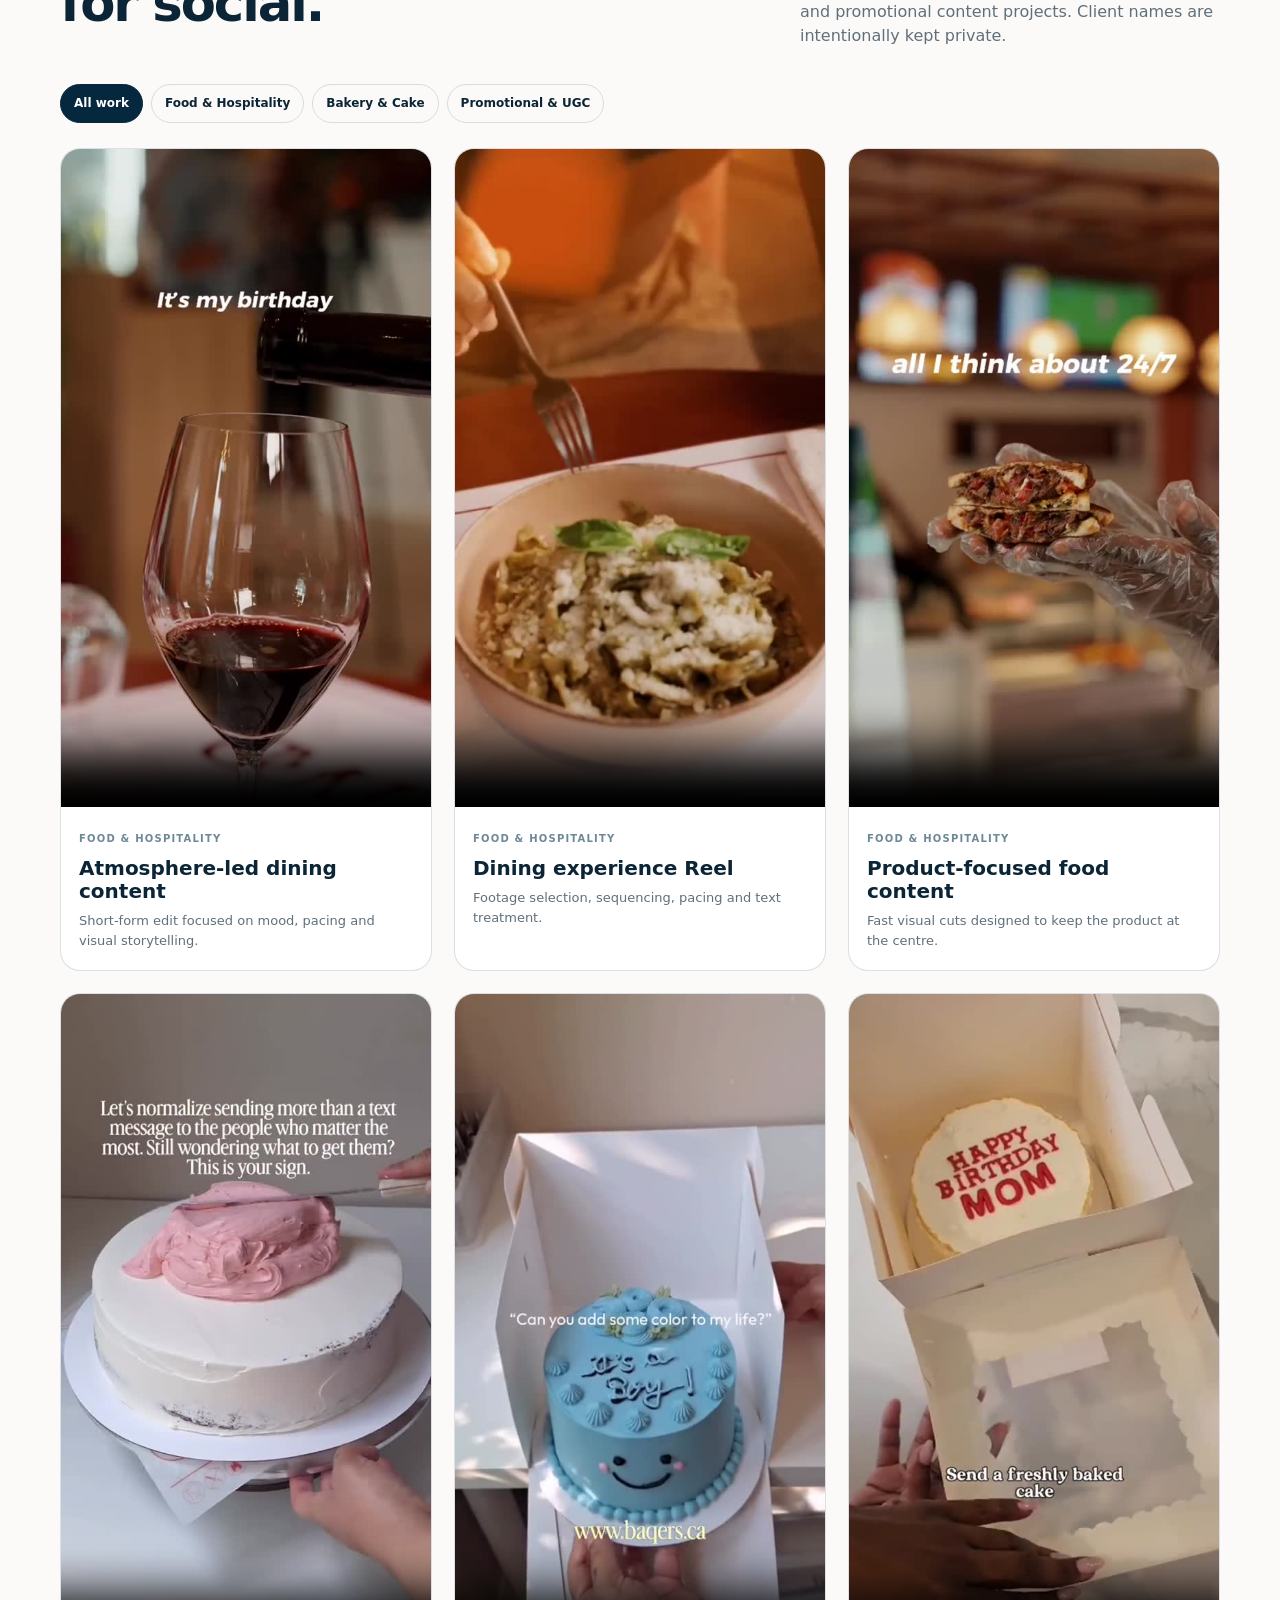
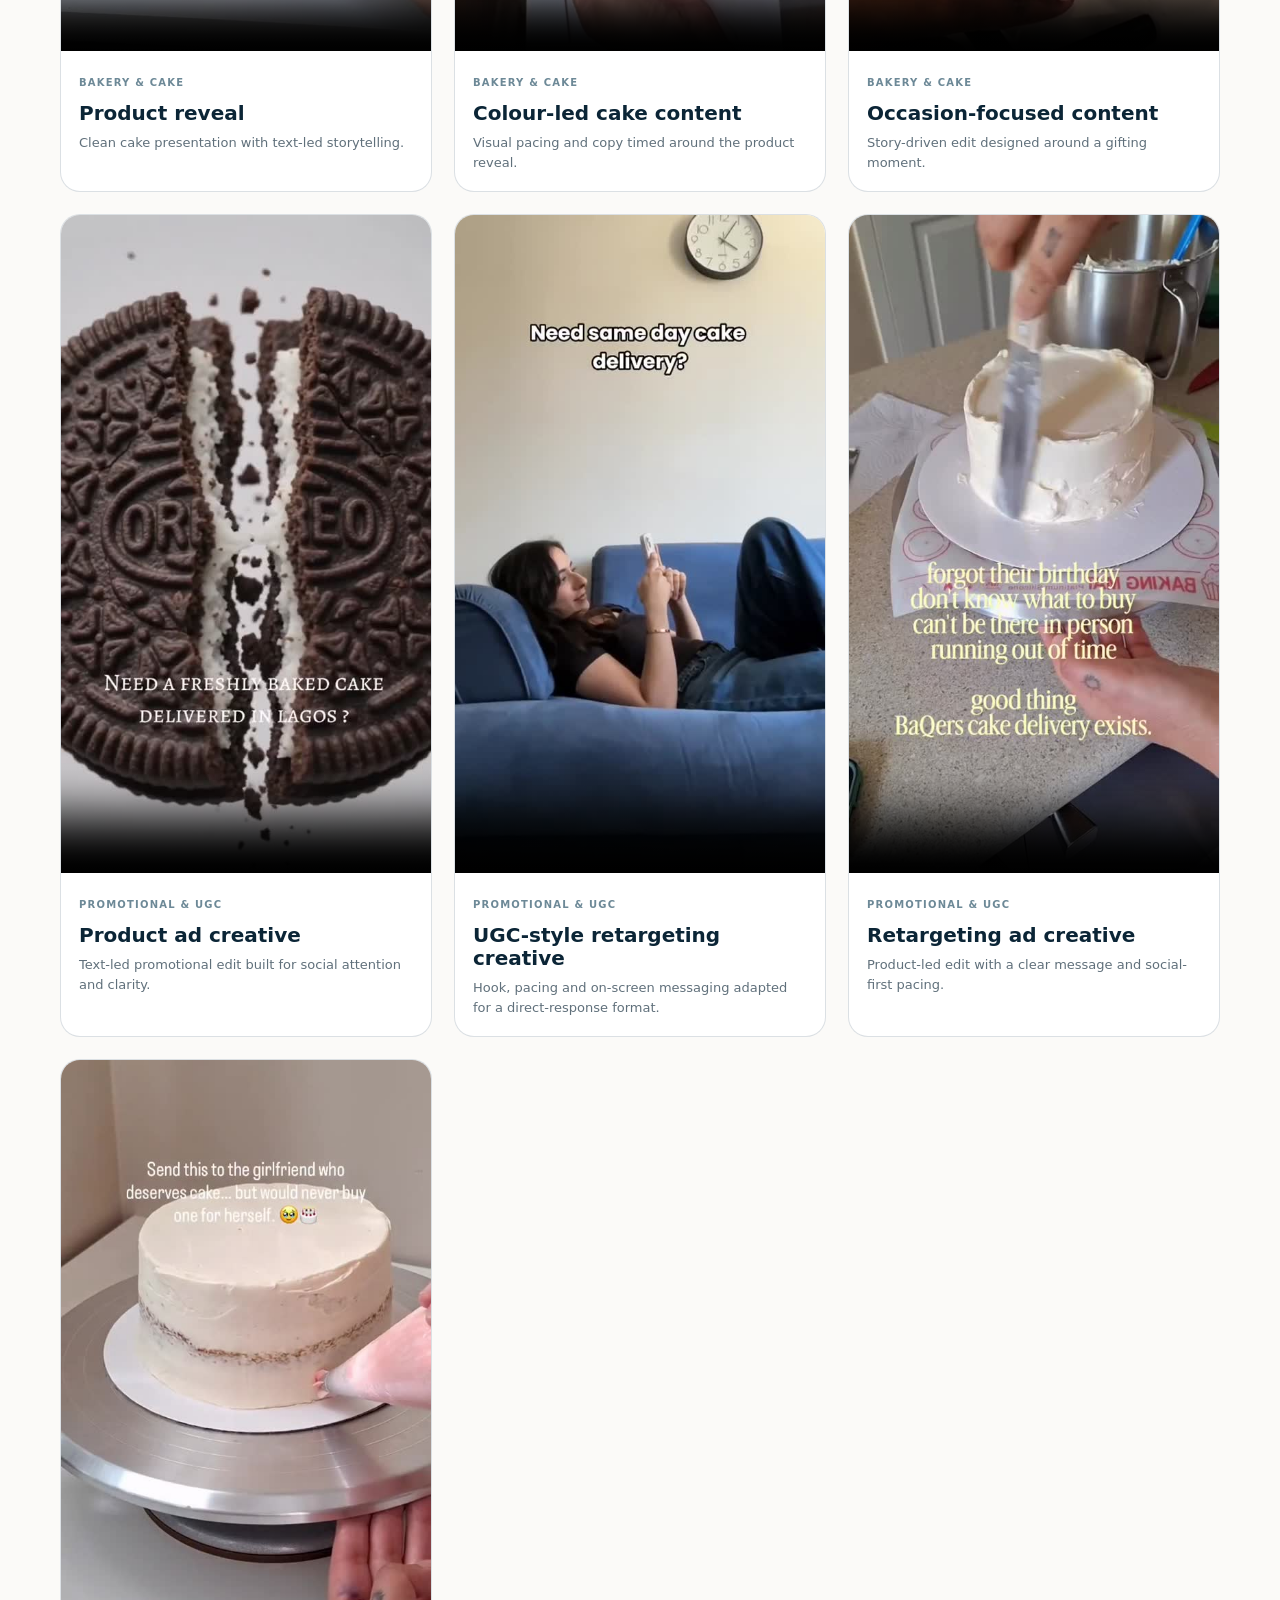
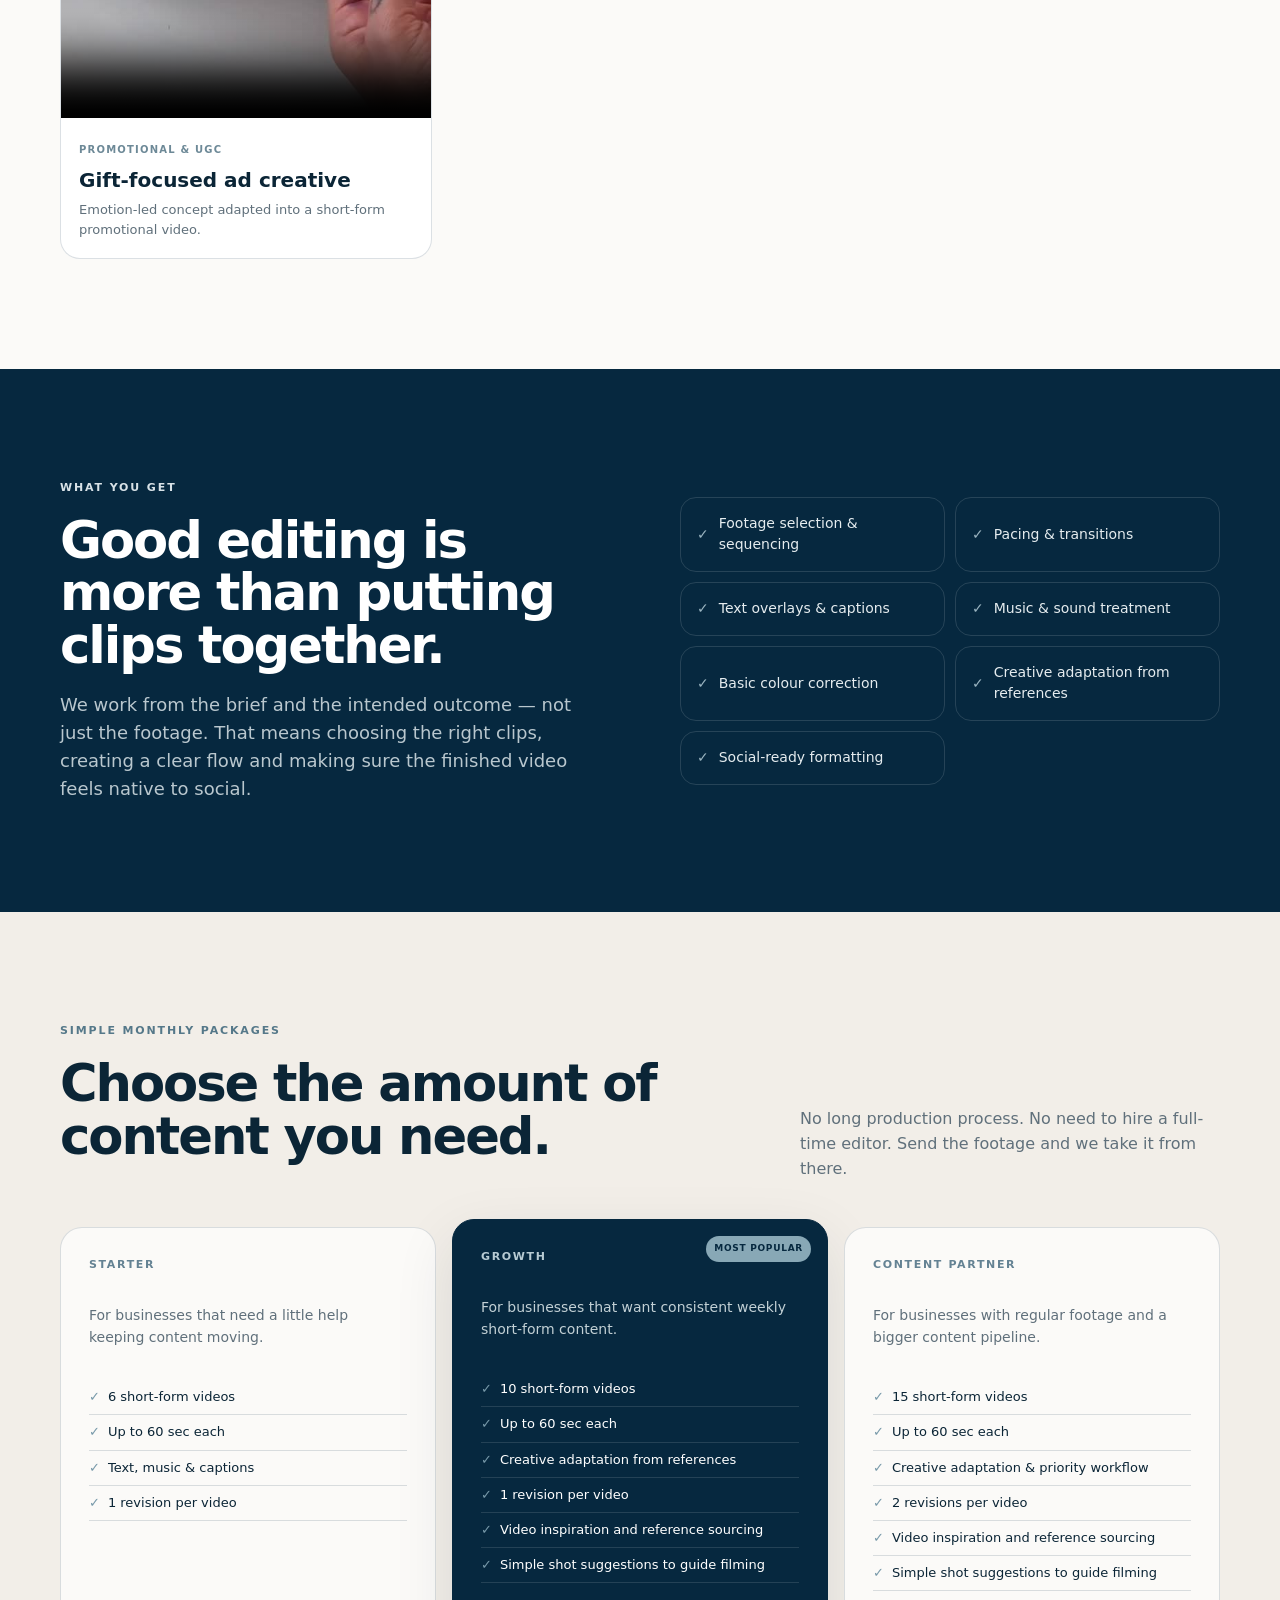
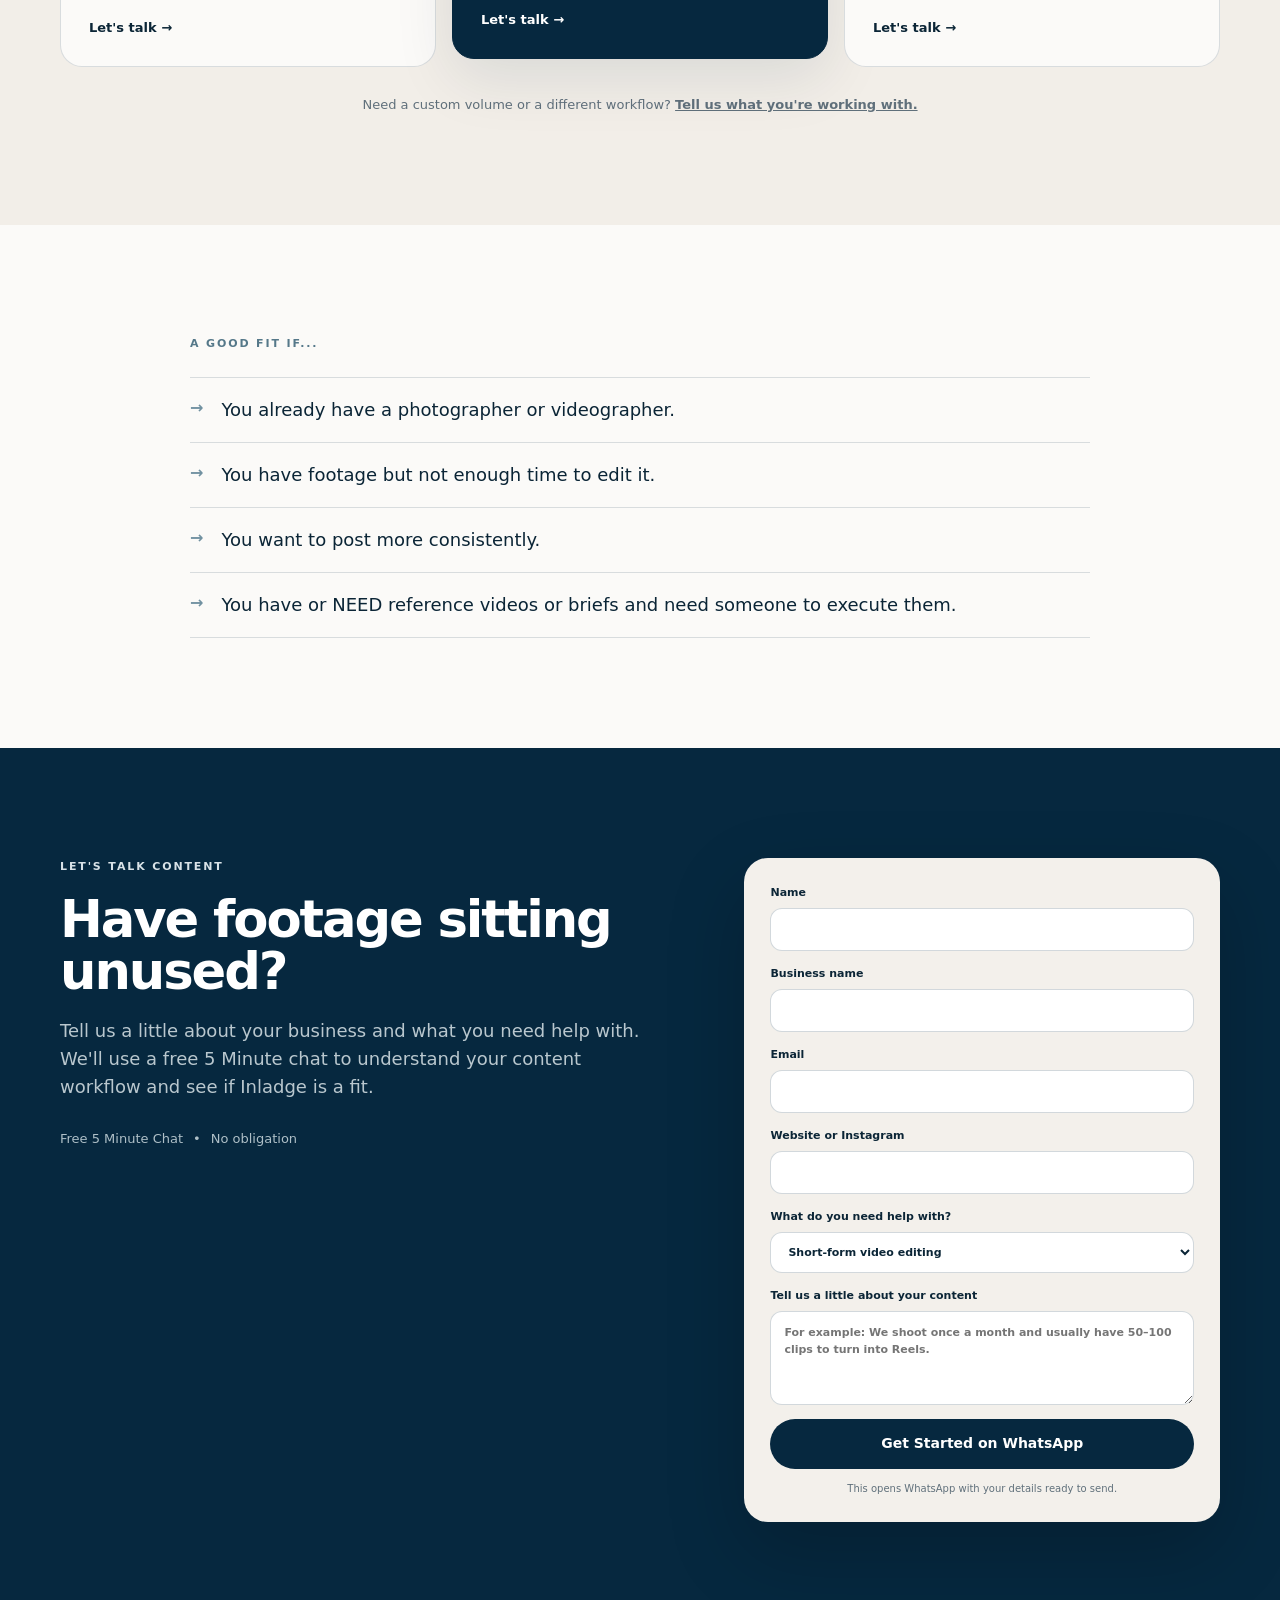
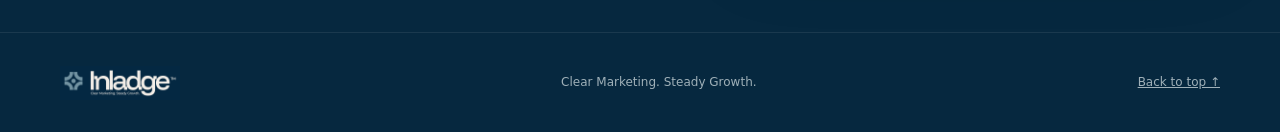
==== commit 1bf22192: "Add files via upload" ====
--- a/index.html
+++ b/index.html
@@ -71,6 +71,23 @@
       </div>
     </section>
 
+        <section class="inspo section-dark">
+      <div class="container">
+        <div class="inspo-head">
+          <p class="eyebrow">MORE THAN JUST EDITING</p>
+          <h2>Not sure what to film? We'll help you get started.</h2>
+          <p class="section-intro light">We help brands find relevant video inspiration and identify the clips they need to capture. Once you send us your footage, we turn it into polished, ready-to-post Reels and TikToks.</p>
+        </div>
+        <p class="inspo-how">Here's how it works:</p>
+        <div class="inspo-steps">
+          <div class="inspo-step"><span>01</span><strong>Find inspiration</strong><p>We source relevant video references that fit your brand.</p></div>
+          <div class="inspo-step"><span>02</span><strong>Plan your shots</strong><p>We suggest the clips to capture based on your chosen references.</p></div>
+          <div class="inspo-step"><span>03</span><strong>Edit your content</strong><p>We select your best footage and turn it into short-form videos ready to post.</p></div>
+        </div>
+        <p class="inspo-closing">You shoot it. We turn it into content.</p>
+      </div>
+    </section>
+
     <section id="work" class="work section-light">
       <div class="container">
         <div class="section-heading">
@@ -164,9 +181,9 @@
           <p>No long production process. No need to hire a full-time editor. Send the footage and we take it from there.</p>
         </div>
         <div class="pricing-grid">
-          <article class="price-card"><p class="price-label">STARTER</p><div class="price">$150<span>/mo</span></div><p>For businesses that need a little help keeping content moving.</p><ul><li>6 short-form videos</li><li>Up to 60 sec each</li><li>Text, music & captions</li><li>1 revision per video</li></ul><a href="#contact" class="text-link">Let's talk →</a></article>
-          <article class="price-card featured"><div class="badge">MOST POPULAR</div><p class="price-label">GROWTH</p><div class="price">$225<span>/mo</span></div><p>For businesses that want consistent weekly short-form content.</p><ul><li>10 short-form videos</li><li>Up to 60 sec each</li><li>Creative adaptation from references</li><li>1 revision per video</li></ul><a href="#contact" class="text-link">Let's talk →</a></article>
-          <article class="price-card"><p class="price-label">CONTENT PARTNER</p><div class="price">$300<span>/mo</span></div><p>For businesses with regular footage and a bigger content pipeline.</p><ul><li>15 short-form videos</li><li>Up to 60 sec each</li><li>Creative adaptation & priority workflow</li><li>2 revisions per video</li></ul><a href="#contact" class="text-link">Let's talk →</a></article>
+          <article class="price-card"><p class="price-label">STARTER</p><p>For businesses that need a little help keeping content moving.</p><ul><li>6 short-form videos</li><li>Up to 60 sec each</li><li>Text, music & captions</li><li>1 revision per video</li></ul><a href="#contact" class="text-link">Let's talk →</a></article>
+          <article class="price-card featured"><div class="badge">MOST POPULAR</div><p class="price-label">GROWTH</p><p>For businesses that want consistent weekly short-form content.</p><ul><li>10 short-form videos</li><li>Up to 60 sec each</li><li>Creative adaptation from references</li><li>1 revision per video</li><li>Video inspiration and reference sourcing</li><li>Simple shot suggestions to guide filming</li></ul><a href="#contact" class="text-link">Let's talk →</a></article>
+          <article class="price-card"><p class="price-label">CONTENT PARTNER</p><p>For businesses with regular footage and a bigger content pipeline.</p><ul><li>15 short-form videos</li><li>Up to 60 sec each</li><li>Creative adaptation & priority workflow</li><li>2 revisions per video</li><li>Video inspiration and reference sourcing</li><li>Simple shot suggestions to guide filming</li></ul><a href="#contact" class="text-link">Let's talk →</a></article>
         </div>
         <p class="pricing-note">Need a custom volume or a different workflow? <a href="#contact">Tell us what you're working with.</a></p>
       </div>
@@ -179,7 +196,7 @@
           <div><span>→</span><p>You already have a photographer or videographer.</p></div>
           <div><span>→</span><p>You have footage but not enough time to edit it.</p></div>
           <div><span>→</span><p>You want to post more consistently.</p></div>
-          <div><span>→</span><p>You have reference videos or briefs and need someone to execute them.</p></div>
+          <div><span>→</span><p>You have or NEED reference videos or briefs and need someone to execute them.</p></div>
         </div>
       </div>
     </section>
--- a/styles.css
+++ b/styles.css
@@ -57,3 +57,6 @@
 .footer{padding:28px 0;border-top:1px solid rgba(255,255,255,.08)}.footer-inner{display:flex;align-items:center;justify-content:space-between;gap:20px}.footer-logo{width:120px}.footer p,.footer a{font-size:12px;color:#9fb0b8}.footer a{text-decoration:underline}
 @media(max-width:900px){.hero-grid,.two-col,.contact-grid{grid-template-columns:1fr;gap:45px}.hero{padding-top:65px}.hero-showcase{min-height:520px}.pain-grid,.pricing-grid{grid-template-columns:1fr}.portfolio-grid{grid-template-columns:repeat(2,1fr)}.price-card.featured{transform:none}.section-heading{display:block}.section-heading>p{margin-top:16px}.check-list{grid-template-columns:1fr 1fr}}
 @media(max-width:620px){.container,.narrow{width:min(100% - 28px,1160px)}.site-header{padding:0 14px;height:68px}.brand img{width:124px}.nav-cta{font-size:11px;padding:8px 11px}section{padding:76px 0}h1{font-size:52px}.hero-lead{font-size:18px}.hero-showcase{min-height:430px}.hero-video-wrap{width:72%}.hero-video-wrap video{height:430px}.hero-card-one{left:-2%;top:18%}.hero-card-two{right:-2%;bottom:14%}.portfolio-grid{grid-template-columns:1fr}.work-card{border-radius:18px}.check-list{grid-template-columns:1fr}.footer-inner{flex-wrap:wrap}.footer p{order:3;width:100%;margin:0}.contact-grid{gap:35px}}
+
+.inspo-head{max-width:760px}.inspo-head h2{margin-bottom:18px}.inspo-how{margin:48px 0 18px;font-size:13px;font-weight:800;letter-spacing:.08em;color:#d8e2e7}.inspo-steps{display:grid;grid-template-columns:repeat(3,1fr);gap:16px}.inspo-step{border:1px solid rgba(255,255,255,.13);border-radius:20px;padding:26px}.inspo-step span{display:grid;place-items:center;width:34px;height:34px;border-radius:50%;background:#eef1ef;color:var(--navy);font-size:10px;font-weight:800;margin-bottom:18px}.inspo-step strong{display:block;font-size:18px;margin-bottom:8px}.inspo-step p{margin:0;color:#b9c7ce;font-size:15px;line-height:1.5}.inspo-closing{margin:40px 0 0;font-size:clamp(22px,3vw,30px);font-weight:800;letter-spacing:-.02em;color:#fff}
+@media(max-width:900px){.inspo-steps{grid-template-columns:1fr}}
